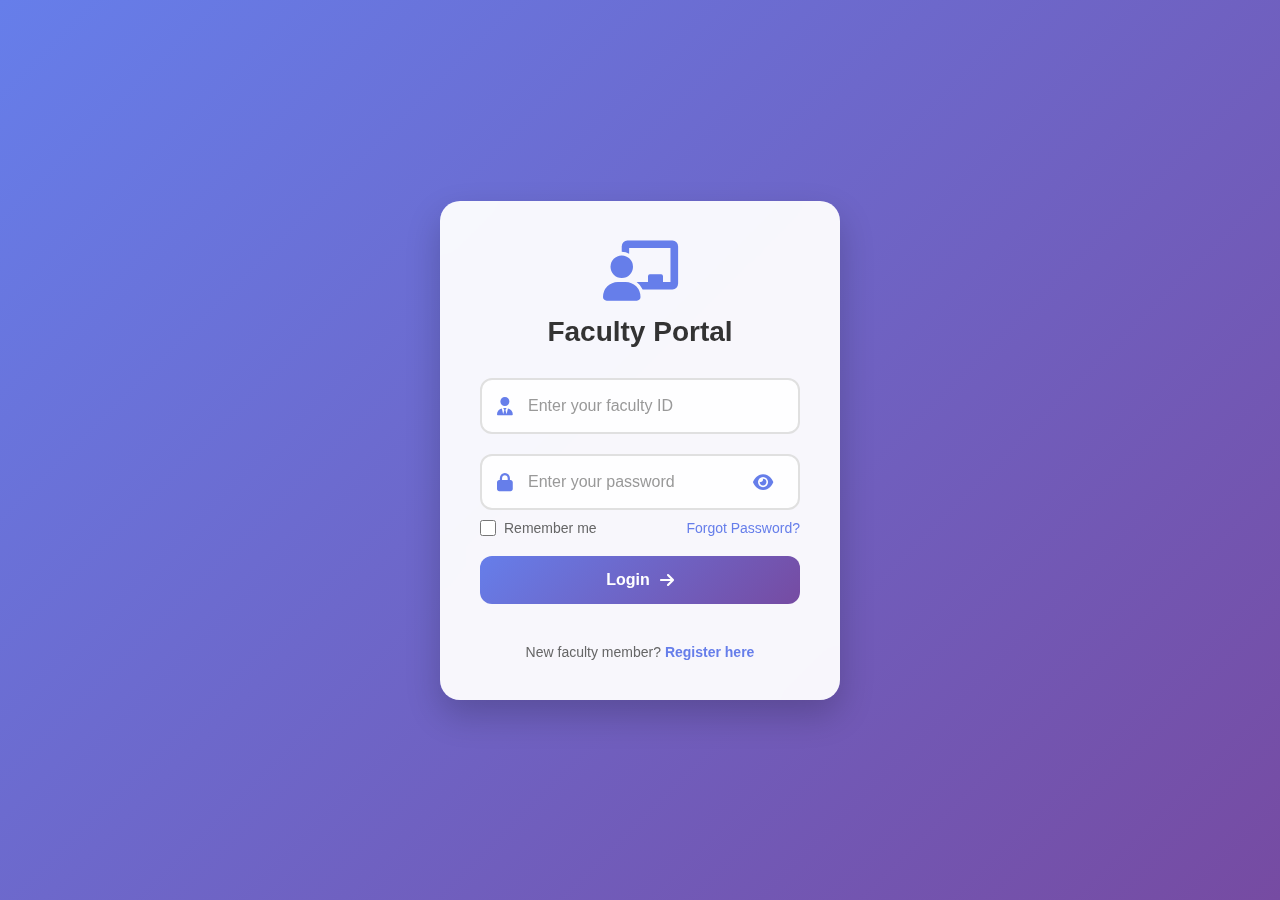
==== faculty_login.html @ 140de3cd "Initial commit: DAA Project with student and faculty login/registration" ====
<!DOCTYPE html>
<html lang="en">
<head>
    <meta charset="UTF-8">
    <meta name="viewport" content="width=device-width, initial-scale=1.0">
    <title>Faculty Login</title>
    <link rel="stylesheet" href="faculty.css">
    <link rel="stylesheet" href="https://cdnjs.cloudflare.com/ajax/libs/font-awesome/6.0.0/css/all.min.css">
</head>
<body>
    <div class="container">
        <!-- Login Form -->
        <div class="form-container active" id="login-form">
            <div class="logo">
                <i class="fas fa-chalkboard-teacher"></i>
                <h1>Faculty Portal</h1>
            </div>
            
            <form id="loginForm" class="login-form">
                <div class="form-group">
                    <div class="input-group">
                        <i class="fas fa-user-tie"></i>
                        <input type="text" id="faculty-id" placeholder="Enter your faculty ID" required>
                    </div>
                </div>
                
                <div class="form-group">
                    <div class="input-group">
                        <i class="fas fa-lock"></i>
                        <input type="password" id="password" placeholder="Enter your password" required>
                        <i class="fas fa-eye toggle-password"></i>
                    </div>
                </div>

                <div class="remember-forgot">
                    <label class="remember-me">
                        <input type="checkbox" id="remember">
                        <span>Remember me</span>
                    </label>
                    <a href="#" class="forgot-password" onclick="showForm('forgot-password-form')">Forgot Password?</a>
                </div>

                <button type="submit" class="login-btn">
                    <span>Login</span>
                    <i class="fas fa-arrow-right"></i>
                </button>

                <div class="register-link">
                    <p>New faculty member? <a href="faculty_register.html">Register here</a></p>
                </div>
            </form>
        </div>

        <!-- Forgot Password Form -->
        <div class="form-container" id="forgot-password-form" style="display: none;">
            <div class="logo">
                <i class="fas fa-key"></i>
                <h1>Reset Password</h1>
            </div>
            
            <form id="forgotPasswordForm" class="login-form">
                <div class="form-group">
                    <div class="input-group">
                        <i class="fas fa-user-tie"></i>
                        <input type="text" id="reset-faculty-id" placeholder="Enter your faculty ID" required>
                    </div>
                </div>

                <button type="submit" class="login-btn">
                    <span>Reset Password</span>
                    <i class="fas fa-paper-plane"></i>
                </button>

                <div class="register-link">
                    <p>Remembered your password? <a href="#" onclick="showForm('login-form')">Login here</a></p>
                </div>
            </form>
        </div>
    </div>

    <script>
        function showForm(formId) {
            // Hide all forms
            document.querySelectorAll('.form-container').forEach(form => {
                form.style.display = 'none';
            });
            
            // Show selected form
            document.getElementById(formId).style.display = 'block';
        }

        // Toggle password visibility
        document.querySelectorAll('.toggle-password').forEach(icon => {
            icon.addEventListener('click', function() {
                const input = this.previousElementSibling;
                const type = input.getAttribute('type') === 'password' ? 'text' : 'password';
                input.setAttribute('type', type);
                this.classList.toggle('fa-eye');
                this.classList.toggle('fa-eye-slash');
            });
        });

        // Handle form submissions
        document.getElementById('loginForm').addEventListener('submit', function(e) {
            e.preventDefault();
            // Add your login logic here
            console.log('Login form submitted');
        });

        document.getElementById('forgotPasswordForm').addEventListener('submit', function(e) {
            e.preventDefault();
            // Add your password reset logic here
            console.log('Forgot password form submitted');
        });
    </script>
</body>
</html>
---- faculty.css ----
/* Reset and Base Styles */
* {
    margin: 0;
    padding: 0;
    box-sizing: border-box;
    font-family: 'Segoe UI', Tahoma, Geneva, Verdana, sans-serif;
}

body {
    min-height: 100vh;
    background: linear-gradient(135deg, #667eea 0%, #764ba2 100%);
    display: flex;
    align-items: center;
    justify-content: center;
    padding: 20px;
}

/* Container Styles */
.container {
    width: 70%;
    max-width: 400px;
    position: relative;
}

.form-container {
    background: rgba(255, 255, 255, 0.95);
    padding: 40px;
    border-radius: 20px;
    box-shadow: 0 15px 35px rgba(0, 0, 0, 0.2);
    backdrop-filter: blur(10px);
    position: relative;
    overflow: hidden;
}

.form-container::before {
    content: '';
    position: absolute;
    top: 0;
    left: 0;
    width: 100%;
    height: 100%;
    background: linear-gradient(45deg, transparent, rgba(255, 255, 255, 0.1), transparent);
    transform: translateX(-100%);
    transition: 0.5s;
}

.form-container:hover::before {
    transform: translateX(100%);
}

/* Logo Styles */
.logo {
    text-align: center;
    margin-bottom: 30px;
    position: relative;
}

.logo i {
    font-size: 60px;
    color: #667eea;
    margin-bottom: 15px;
    display: inline-block;
    animation: float 3s ease-in-out infinite;
}

.logo h1 {
    font-size: 28px;
    color: #333;
    margin-bottom: 10px;
    font-weight: 600;
}

.welcome-text {
    color: #666;
    font-size: 14px;
    margin-top: 5px;
}

/* Form Styles */
.login-form {
    display: flex;
    flex-direction: column;
    gap: 20px;
}

.form-group {
    position: relative;
}

.input-group {
    position: relative;
    display: flex;
    align-items: center;
    background: rgba(255, 255, 255, 0.9);
    border: 2px solid #e0e0e0;
    border-radius: 12px;
    padding: 12px 15px;
    transition: all 0.3s ease;
}

.input-group:hover {
    border-color: #667eea;
    box-shadow: 0 0 0 3px rgba(102, 126, 234, 0.1);
}

.input-group i {
    color: #667eea;
    font-size: 18px;
    margin-right: 10px;
    transition: all 0.3s ease;
}

.input-group input {
    flex: 1;
    border: none;
    outline: none;
    background: transparent;
    font-size: 16px;
    color: #333;
    padding: 5px;
}

.input-group input::placeholder {
    color: #999;
}

.toggle-password {
    cursor: pointer;
    color: #667eea;
    transition: all 0.3s ease;
}

.toggle-password:hover {
    color: #764ba2;
}

/* Remember Me and Forgot Password */
.remember-forgot {
    display: flex;
    justify-content: space-between;
    align-items: center;
    margin-top: -10px;
}

.remember-me {
    display: flex;
    align-items: center;
    gap: 8px;
    cursor: pointer;
}

.remember-me input {
    width: 16px;
    height: 16px;
    accent-color: #667eea;
}

.remember-me span {
    color: #666;
    font-size: 14px;
}

.forgot-password {
    color: #667eea;
    text-decoration: none;
    font-size: 14px;
    transition: all 0.3s ease;
}

.forgot-password:hover {
    color: #764ba2;
    text-decoration: underline;
}

/* Login Button */
.login-btn {
    background: linear-gradient(135deg, #667eea 0%, #764ba2 100%);
    color: white;
    border: none;
    padding: 15px;
    border-radius: 12px;
    font-size: 16px;
    font-weight: 600;
    cursor: pointer;
    display: flex;
    align-items: center;
    justify-content: center;
    gap: 10px;
    transition: all 0.3s ease;
    position: relative;
    overflow: hidden;
}

.login-btn:hover {
    transform: translateY(-2px);
    box-shadow: 0 5px 15px rgba(102, 126, 234, 0.4);
}

.login-btn i {
    transition: transform 0.3s ease;
}

.login-btn:hover i {
    transform: translateX(5px);
}

/* Social Login */
.social-login {
    text-align: center;
    margin-top: 20px;
}

.social-login p {
    color: #666;
    font-size: 14px;
    margin-bottom: 15px;
    position: relative;
}

.social-login p::before,
.social-login p::after {
    content: '';
    position: absolute;
    top: 50%;
    width: 30%;
    height: 1px;
    background: #e0e0e0;
}

.social-login p::before {
    left: 0;
}

.social-login p::after {
    right: 0;
}

.social-icons {
    display: flex;
    justify-content: center;
    gap: 15px;
}

.social-icon {
    width: 40px;
    height: 40px;
    border-radius: 50%;
    background: white;
    display: flex;
    align-items: center;
    justify-content: center;
    color: #667eea;
    font-size: 18px;
    transition: all 0.3s ease;
    box-shadow: 0 2px 5px rgba(0, 0, 0, 0.1);
}

.social-icon:hover {
    transform: translateY(-3px);
    box-shadow: 0 5px 15px rgba(102, 126, 234, 0.3);
    color: #764ba2;
}

/* Register Link */
.register-link {
    text-align: center;
    margin-top: 20px;
}

.register-link p {
    color: #666;
    font-size: 14px;
}

.register-link a {
    color: #667eea;
    text-decoration: none;
    font-weight: 600;
    transition: all 0.3s ease;
}

.register-link a:hover {
    color: #764ba2;
    text-decoration: underline;
}

/* Faculty Features */
.faculty-features {
    display: flex;
    justify-content: space-around;
    margin: 20px 0;
    padding: 15px;
    background: rgba(255, 255, 255, 0.9);
    border-radius: 12px;
    box-shadow: 0 5px 15px rgba(0, 0, 0, 0.05);
}

.feature-item {
    text-align: center;
    padding: 10px;
    transition: all 0.3s ease;
    cursor: pointer;
}

.feature-item:hover {
    transform: translateY(-5px);
}

.feature-item i {
    font-size: 24px;
    color: #667eea;
    margin-bottom: 8px;
    transition: all 0.3s ease;
}

.feature-item:hover i {
    color: #764ba2;
    transform: scale(1.1);
}

.feature-item span {
    display: block;
    font-size: 12px;
    color: #666;
}

/* Security Badge */
.security-badge {
    position: absolute;
    top: 20px;
    right: 20px;
    background: rgba(102, 126, 234, 0.1);
    padding: 8px 12px;
    border-radius: 20px;
    font-size: 12px;
    color: #667eea;
    display: flex;
    align-items: center;
    gap: 5px;
    box-shadow: 0 2px 5px rgba(0, 0, 0, 0.1);
    transition: all 0.3s ease;
}

.security-badge:hover {
    transform: scale(1.05);
    background: rgba(102, 126, 234, 0.2);
}

.security-badge i {
    font-size: 14px;
}

/* Animations */
@keyframes float {
    0% { transform: translateY(0px); }
    50% { transform: translateY(-10px); }
    100% { transform: translateY(0px); }
}

/* Responsive Design */
@media (max-width: 480px) {
    .form-container {
        padding: 30px 20px;
    }

    .logo i {
        font-size: 50px;
    }

    .logo h1 {
        font-size: 24px;
    }

    .faculty-features {
        flex-direction: column;
        gap: 15px;
    }

    .feature-item {
        display: flex;
        align-items: center;
        gap: 10px;
    }

    .feature-item i {
        margin-bottom: 0;
    }

    .security-badge {
        top: 10px;
        right: 10px;
    }
}
.faculty-features {
    display: flex;
    justify-content: space-around;
    margin: 20px 0;
    padding: 15px;
    background: rgba(255, 255, 255, 0.1);
    border-radius: 10px;
}

.feature-item {
    text-align: center;
    padding: 10px;
    transition: all 0.3s ease;
}

.feature-item:hover {
    transform: translateY(-5px);
}

.feature-item i {
    font-size: 24px;
    color: #667eea;
    margin-bottom: 8px;
}

.feature-item span {
    display: block;
    font-size: 12px;
    color: #666;
}

.security-badge {
    position: absolute;
    top: 20px;
    right: 20px;
    background: rgba(102, 126, 234, 0.1);
    padding: 8px 12px;
    border-radius: 20px;
    font-size: 12px;
    color: #667eea;
    display: flex;
    align-items: center;
    gap: 5px;
}

.security-badge i {
    font-size: 14px;
}

.form-container {
    position: relative;
}

.login-btn {
    position: relative;
    overflow: hidden;
}

.login-btn::after {
    content: '';
    position: absolute;
    top: 0;
    left: 0;
    width: 100%;
    height: 100%;
    background: linear-gradient(45deg, transparent, rgba(255,255,255,0.2), transparent);
    transform: translateX(-100%);
    transition: 0.5s;
}

.login-btn:hover::after {
    transform: translateX(100%);
}

@keyframes float {
    0% { transform: translateY(0px); }
    50% { transform: translateY(-10px); }
    100% { transform: translateY(0px); }
}

.logo i {
    animation: float 3s ease-in-out infinite;
}
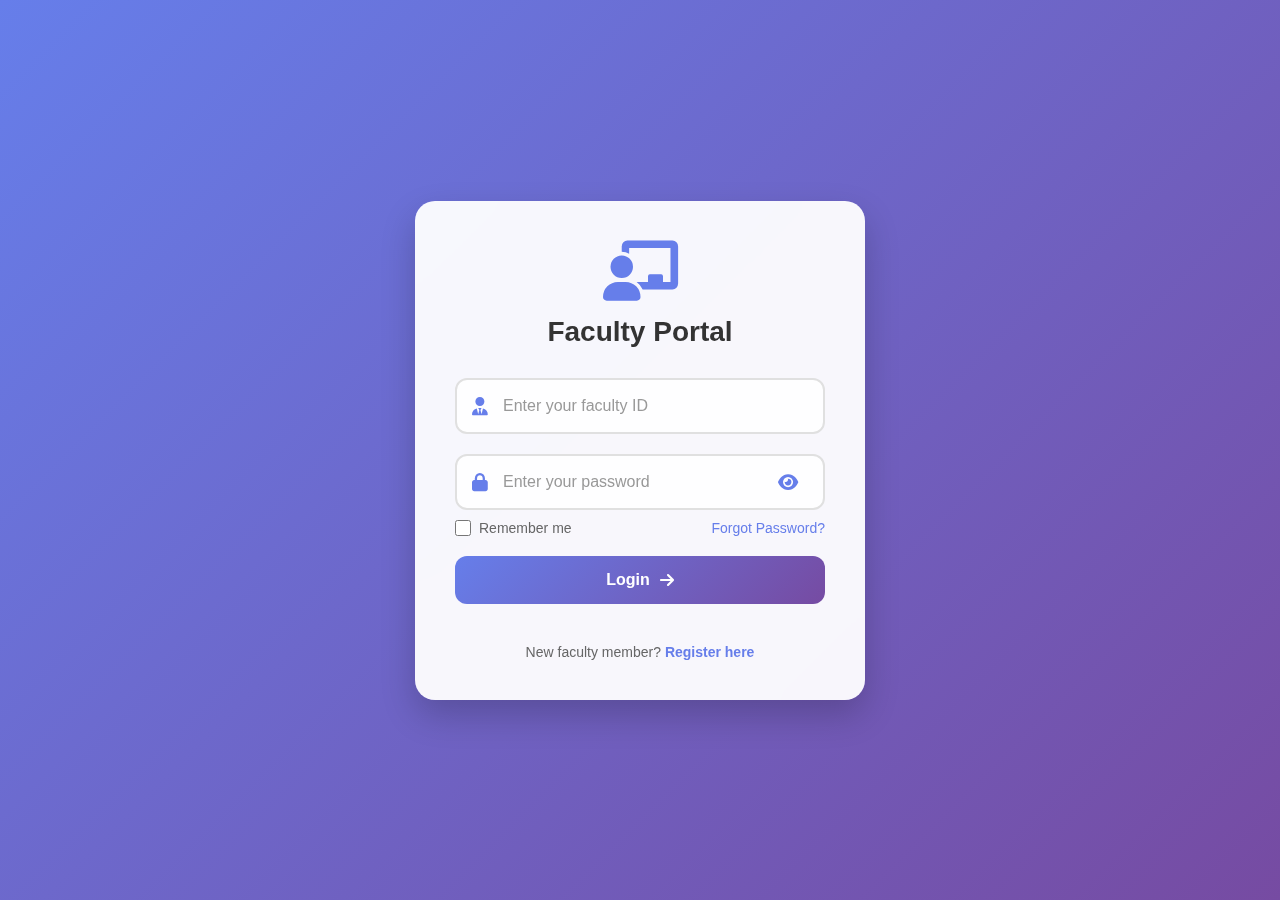
==== commit 7c9b19a8: "Fixed faculty portal layout and form organization" ====
--- a/faculty_login.html
+++ b/faculty_login.html
@@ -46,11 +46,62 @@
                 </button>
 
                 <div class="register-link">
-                    <p>New faculty member? <a href="faculty_register.html">Register here</a></p>
+                    <p>New faculty member? <a href="#" onclick="showForm('register-form')">Register here</a></p>
                 </div>
             </form>
         </div>
 
+        <!-- Registration Form -->
+        <div class="form-container" id="register-form" style="display: none;">
+            <div class="logo">
+                <i class="fas fa-user-plus"></i>
+                <h1>Faculty Registration</h1>
+            </div>
+            <form id="registerForm" class="login-form">
+                <div class="form-group">
+                    <div class="input-group">
+                        <i class="fas fa-user"></i>
+                        <input type="text" id="fullname" placeholder="Full Name" required>
+                    </div>
+                </div>
+                <div class="form-group">
+                    <div class="input-group">
+                        <i class="fas fa-envelope"></i>
+                        <input type="email" id="email" placeholder="Email Address" required>
+                    </div>
+                </div>
+                <div class="form-group">
+                    <div class="input-group">
+                        <i class="fas fa-id-card"></i>
+                        <input type="text" id="reg-faculty-id" placeholder="Faculty ID" required>
+                    </div>
+                </div>
+                
+                <div class="form-group">
+                    <div class="input-group">
+                        <i class="fas fa-lock"></i>
+                        <input type="password" id="reg-password" placeholder="Create Password" required>
+                        <i class="fas fa-eye toggle-password"></i>
+                    </div>
+                </div>
+                <div class="form-group">
+                    <div class="input-group">
+                        <i class="fas fa-lock"></i>
+                        <input type="password" id="confirm-password" placeholder="Confirm Password" required>
+                        <i class="fas fa-eye toggle-password"></i>
+                    </div>
+                </div>
+
+                <button type="submit" class="login-btn">
+                    <span>Register</span>
+                    <i class="fas fa-user-plus"></i>
+                </button>
+
+                <div class="register-link">
+                    <p>Already have an account? <a href="#" onclick="showForm('login-form')">Login here</a></p>
+                </div>
+            </form>
+        </div>
         <!-- Forgot Password Form -->
         <div class="form-container" id="forgot-password-form" style="display: none;">
             <div class="logo">
@@ -65,7 +116,6 @@
                         <input type="text" id="reset-faculty-id" placeholder="Enter your faculty ID" required>
                     </div>
                 </div>
-
                 <button type="submit" class="login-btn">
                     <span>Reset Password</span>
                     <i class="fas fa-paper-plane"></i>
@@ -77,7 +127,6 @@
             </form>
         </div>
     </div>
-
     <script>
         function showForm(formId) {
             // Hide all forms
@@ -88,7 +137,6 @@
             // Show selected form
             document.getElementById(formId).style.display = 'block';
         }
-
         // Toggle password visibility
         document.querySelectorAll('.toggle-password').forEach(icon => {
             icon.addEventListener('click', function() {
@@ -99,14 +147,27 @@
                 this.classList.toggle('fa-eye-slash');
             });
         });
-
         // Handle form submissions
         document.getElementById('loginForm').addEventListener('submit', function(e) {
             e.preventDefault();
             // Add your login logic here
             console.log('Login form submitted');
         });
-
+        document.getElementById('registerForm').addEventListener('submit', function(e) {
+            e.preventDefault();
+            const password = document.getElementById('reg-password').value;
+            const confirmPassword = document.getElementById('confirm-password').value;
+            
+            if (password !== confirmPassword) {
+                alert('Passwords do not match!');
+                return;
+            }
+            // Add your registration logic here
+            console.log('Registration form submitted');
+            
+            // Show login form after successful registration
+            showForm('login-form');
+        });
         document.getElementById('forgotPasswordForm').addEventListener('submit', function(e) {
             e.preventDefault();
             // Add your password reset logic here
--- a/faculty.css
+++ b/faculty.css
@@ -17,8 +17,8 @@
 
 /* Container Styles */
 .container {
-    width: 70%;
-    max-width: 400px;
+    width: 100vb;
+    max-width: 450px;
     position: relative;
 }
 
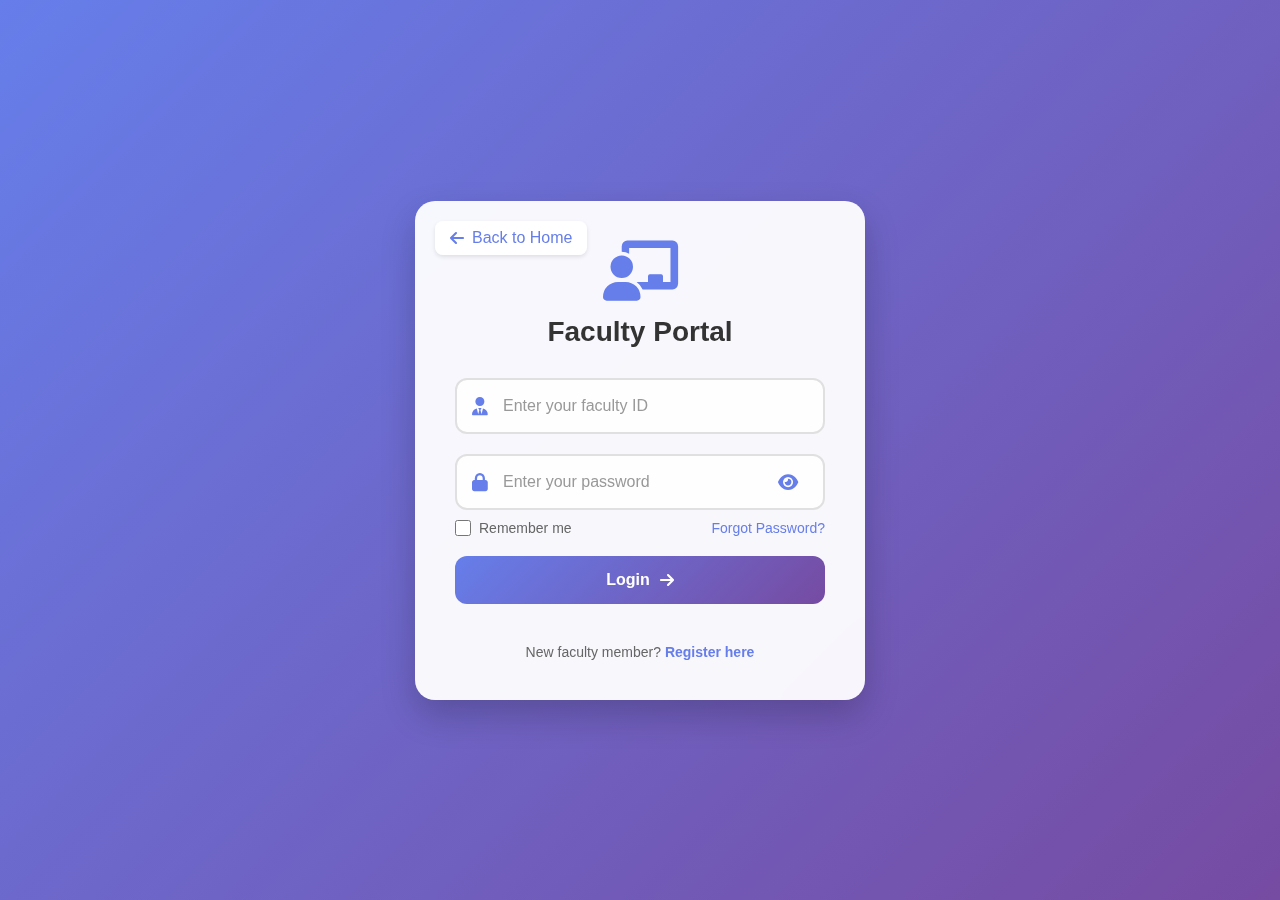
==== commit 3d7d339c: "Added faculty dashboard with profile section, removed password change section, and updated departmen" ====
--- a/faculty_login.html
+++ b/faculty_login.html
@@ -9,6 +9,13 @@
 </head>
 <body>
     <div class="container">
+        <!-- Back to Home Button -->
+        <div class="back-to-home">
+            <a href="index.html">
+                <i class="fas fa-arrow-left"></i> Back to Home
+            </a>
+        </div>
+        
         <!-- Login Form -->
         <div class="form-container active" id="login-form">
             <div class="logo">
@@ -81,14 +88,12 @@
                     <div class="input-group">
                         <i class="fas fa-lock"></i>
                         <input type="password" id="reg-password" placeholder="Create Password" required>
-                        <i class="fas fa-eye toggle-password"></i>
                     </div>
                 </div>
                 <div class="form-group">
                     <div class="input-group">
                         <i class="fas fa-lock"></i>
                         <input type="password" id="confirm-password" placeholder="Confirm Password" required>
-                        <i class="fas fa-eye toggle-password"></i>
                     </div>
                 </div>
 
--- a/faculty.css
+++ b/faculty.css
@@ -473,4 +473,39 @@
 
 .logo i {
     animation: float 3s ease-in-out infinite;
+}
+
+.back-to-home {
+    position: absolute;
+    top: 20px;
+    left: 20px;
+    z-index: 100;
+}
+
+.back-to-home a {
+    display: flex;
+    align-items: center;
+    gap: 8px;
+    color: #667eea;
+    text-decoration: none;
+    font-weight: 500;
+    padding: 8px 15px;
+    border-radius: 8px;
+    background: rgba(255, 255, 255, 0.9);
+    box-shadow: 0 2px 4px rgba(0, 0, 0, 0.1);
+    transition: all 0.3s ease;
+}
+
+.back-to-home a:hover {
+    background: #667eea;
+    color: white;
+    transform: translateX(-5px);
+}
+
+.back-to-home i {
+    transition: transform 0.3s ease;
+}
+
+.back-to-home a:hover i {
+    transform: translateX(-5px);
 }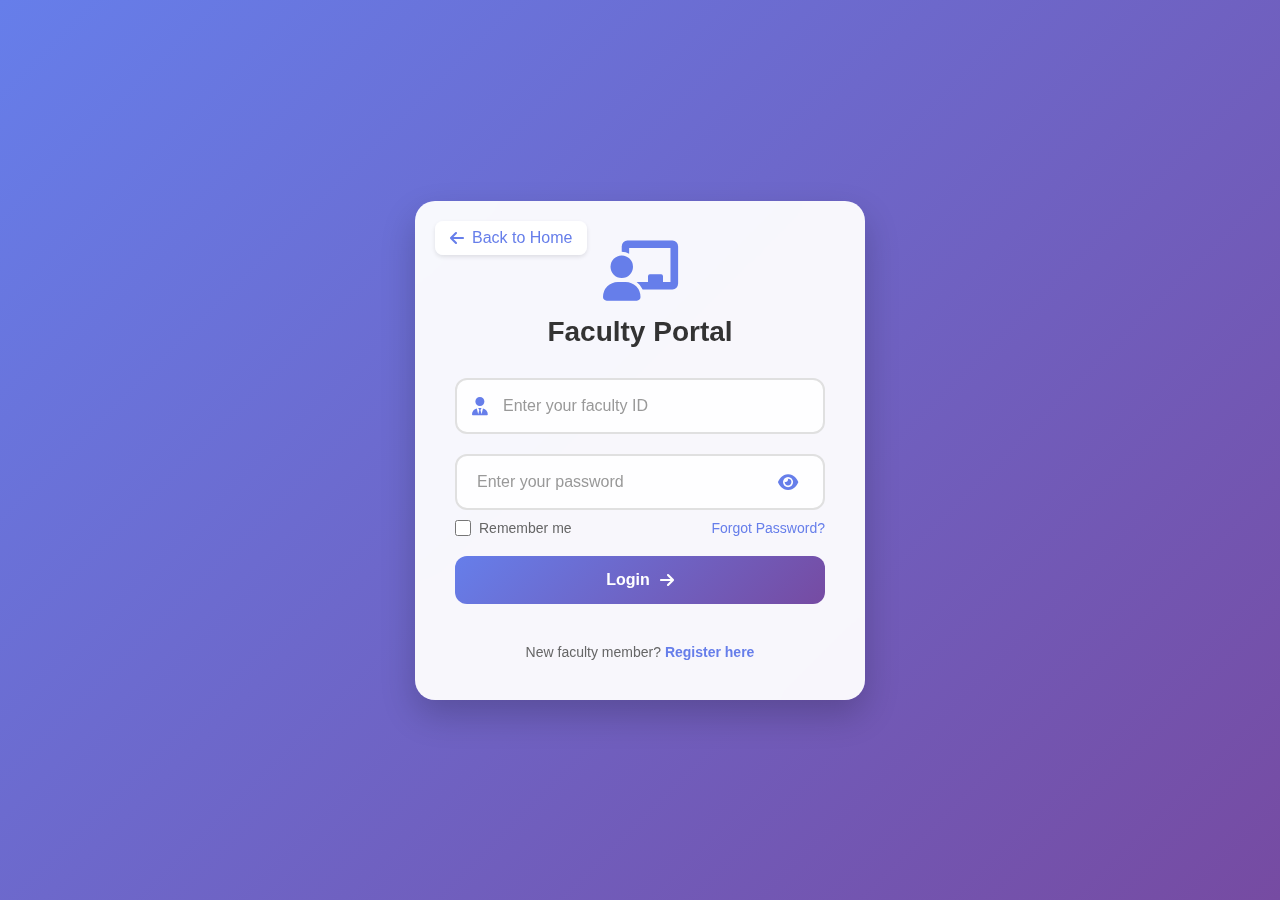
==== commit fb6ae6df: "Update faculty_login.html" ====
--- a/faculty_login.html
+++ b/faculty_login.html
@@ -32,8 +32,7 @@
                 </div>
                 
                 <div class="form-group">
-                    <div class="input-group">
-                        <i class="fas fa-lock"></i>
+                    <div class="input-group">                        
                         <input type="password" id="password" placeholder="Enter your password" required>
                         <i class="fas fa-eye toggle-password"></i>
                     </div>
@@ -86,14 +85,14 @@
                 
                 <div class="form-group">
                     <div class="input-group">
-                        <i class="fas fa-lock"></i>
                         <input type="password" id="reg-password" placeholder="Create Password" required>
-                    </div>
-                </div>
-                <div class="form-group">
-                    <div class="input-group">
-                        <i class="fas fa-lock"></i>
+                        <i class="fas fa-eye toggle-password"></i>
+                    </div>
+                </div>
+                <div class="form-group">
+                    <div class="input-group">
                         <input type="password" id="confirm-password" placeholder="Confirm Password" required>
+                        <i class="fas fa-eye toggle-password"></i>
                     </div>
                 </div>
 
@@ -142,6 +141,7 @@
             // Show selected form
             document.getElementById(formId).style.display = 'block';
         }
+
         // Toggle password visibility
         document.querySelectorAll('.toggle-password').forEach(icon => {
             icon.addEventListener('click', function() {
@@ -152,14 +152,28 @@
                 this.classList.toggle('fa-eye-slash');
             });
         });
+
         // Handle form submissions
         document.getElementById('loginForm').addEventListener('submit', function(e) {
             e.preventDefault();
-            // Add your login logic here
-            console.log('Login form submitted');
-        });
+            const facultyId = document.getElementById('faculty-id').value;
+            const password = document.getElementById('password').value;
+            
+            if (facultyId && password) {
+                // Store faculty ID in session storage
+                sessionStorage.setItem('facultyId', facultyId);
+                // Redirect to dashboard
+                window.location.href = 'faculty_dashboard.html';
+            } else {
+                alert('Please enter valid credentials');
+            }
+        });
+
         document.getElementById('registerForm').addEventListener('submit', function(e) {
             e.preventDefault();
+            const fullName = document.getElementById('fullname').value;
+            const email = document.getElementById('email').value;
+            const facultyId = document.getElementById('reg-faculty-id').value;
             const password = document.getElementById('reg-password').value;
             const confirmPassword = document.getElementById('confirm-password').value;
             
@@ -167,17 +181,30 @@
                 alert('Passwords do not match!');
                 return;
             }
-            // Add your registration logic here
-            console.log('Registration form submitted');
-            
-            // Show login form after successful registration
-            showForm('login-form');
-        });
+
+            if (fullName && email && facultyId && password) {
+                // Show success message
+                alert('Registration successful! Please login with your credentials.');
+                // Clear registration form
+                document.getElementById('registerForm').reset();
+                // Show login form
+                showForm('login-form');
+            } else {
+                alert('Please fill in all fields');
+            }
+        });
+
         document.getElementById('forgotPasswordForm').addEventListener('submit', function(e) {
             e.preventDefault();
-            // Add your password reset logic here
-            console.log('Forgot password form submitted');
+            const facultyId = document.getElementById('reset-faculty-id').value;
+            
+            if (facultyId) {
+                alert('Password reset instructions have been sent to your registered email');
+                showForm('login-form');
+            } else {
+                alert('Please enter your faculty ID');
+            }
         });
     </script>
 </body>
-</html>+</html>
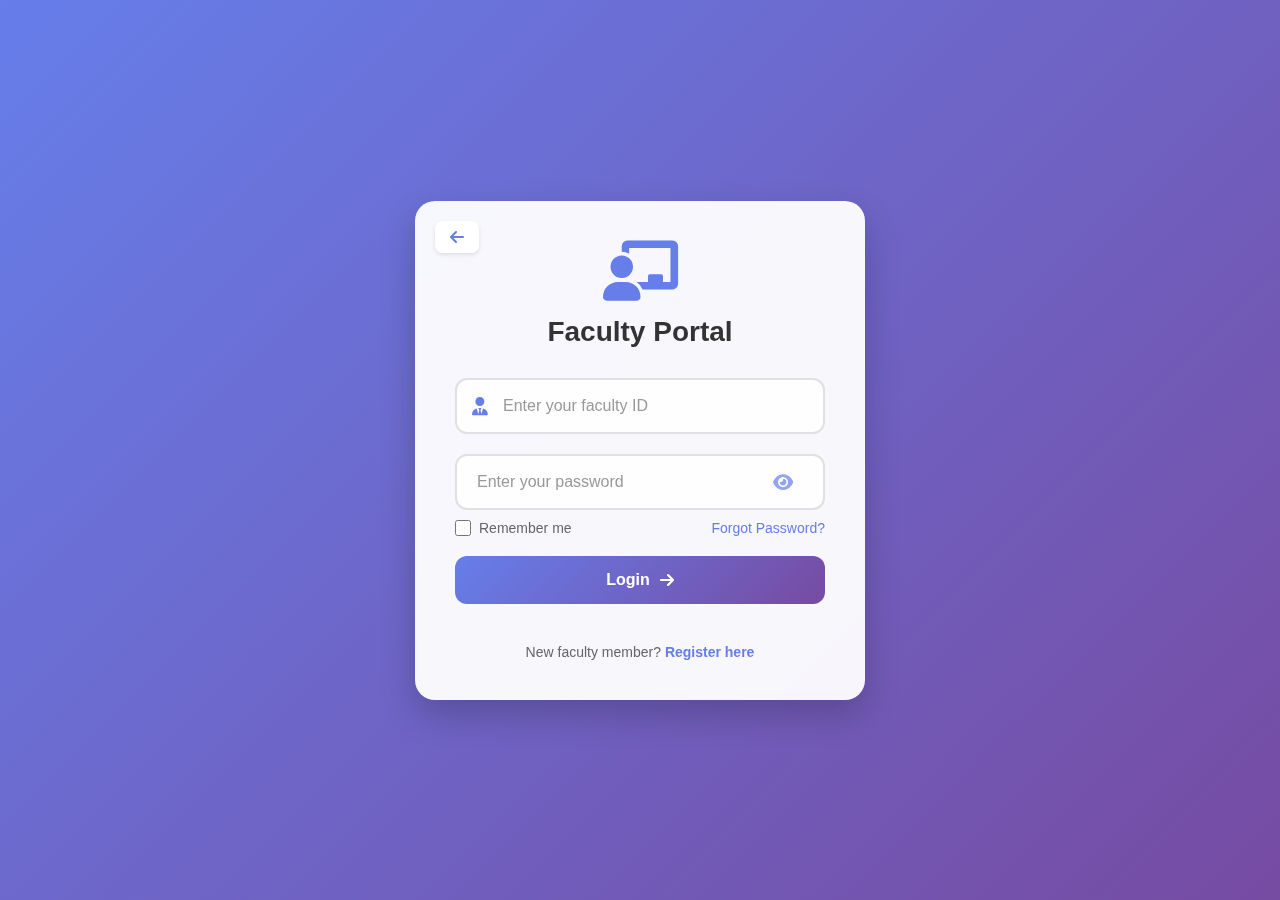
==== commit f537aa15: "Updated login pages and CSS styles faculty_dashboard" ====
--- a/faculty_login.html
+++ b/faculty_login.html
@@ -12,7 +12,7 @@
         <!-- Back to Home Button -->
         <div class="back-to-home">
             <a href="index.html">
-                <i class="fas fa-arrow-left"></i> Back to Home
+                <i class="fas fa-arrow-left"></i>
             </a>
         </div>
         
--- a/faculty.css
+++ b/faculty.css
@@ -128,10 +128,20 @@
     cursor: pointer;
     color: #667eea;
     transition: all 0.3s ease;
+    padding: 5px;
+    font-size: 16px;
+    margin-left: 5px;
+    opacity: 0.7;
 }
 
 .toggle-password:hover {
     color: #764ba2;
+    opacity: 1;
+    transform: scale(1.1);
+}
+
+.input-group:focus-within .toggle-password {
+    opacity: 1;
 }
 
 /* Remember Me and Forgot Password */
@@ -508,4 +518,4 @@
 
 .back-to-home a:hover i {
     transform: translateX(-5px);
-}+}
